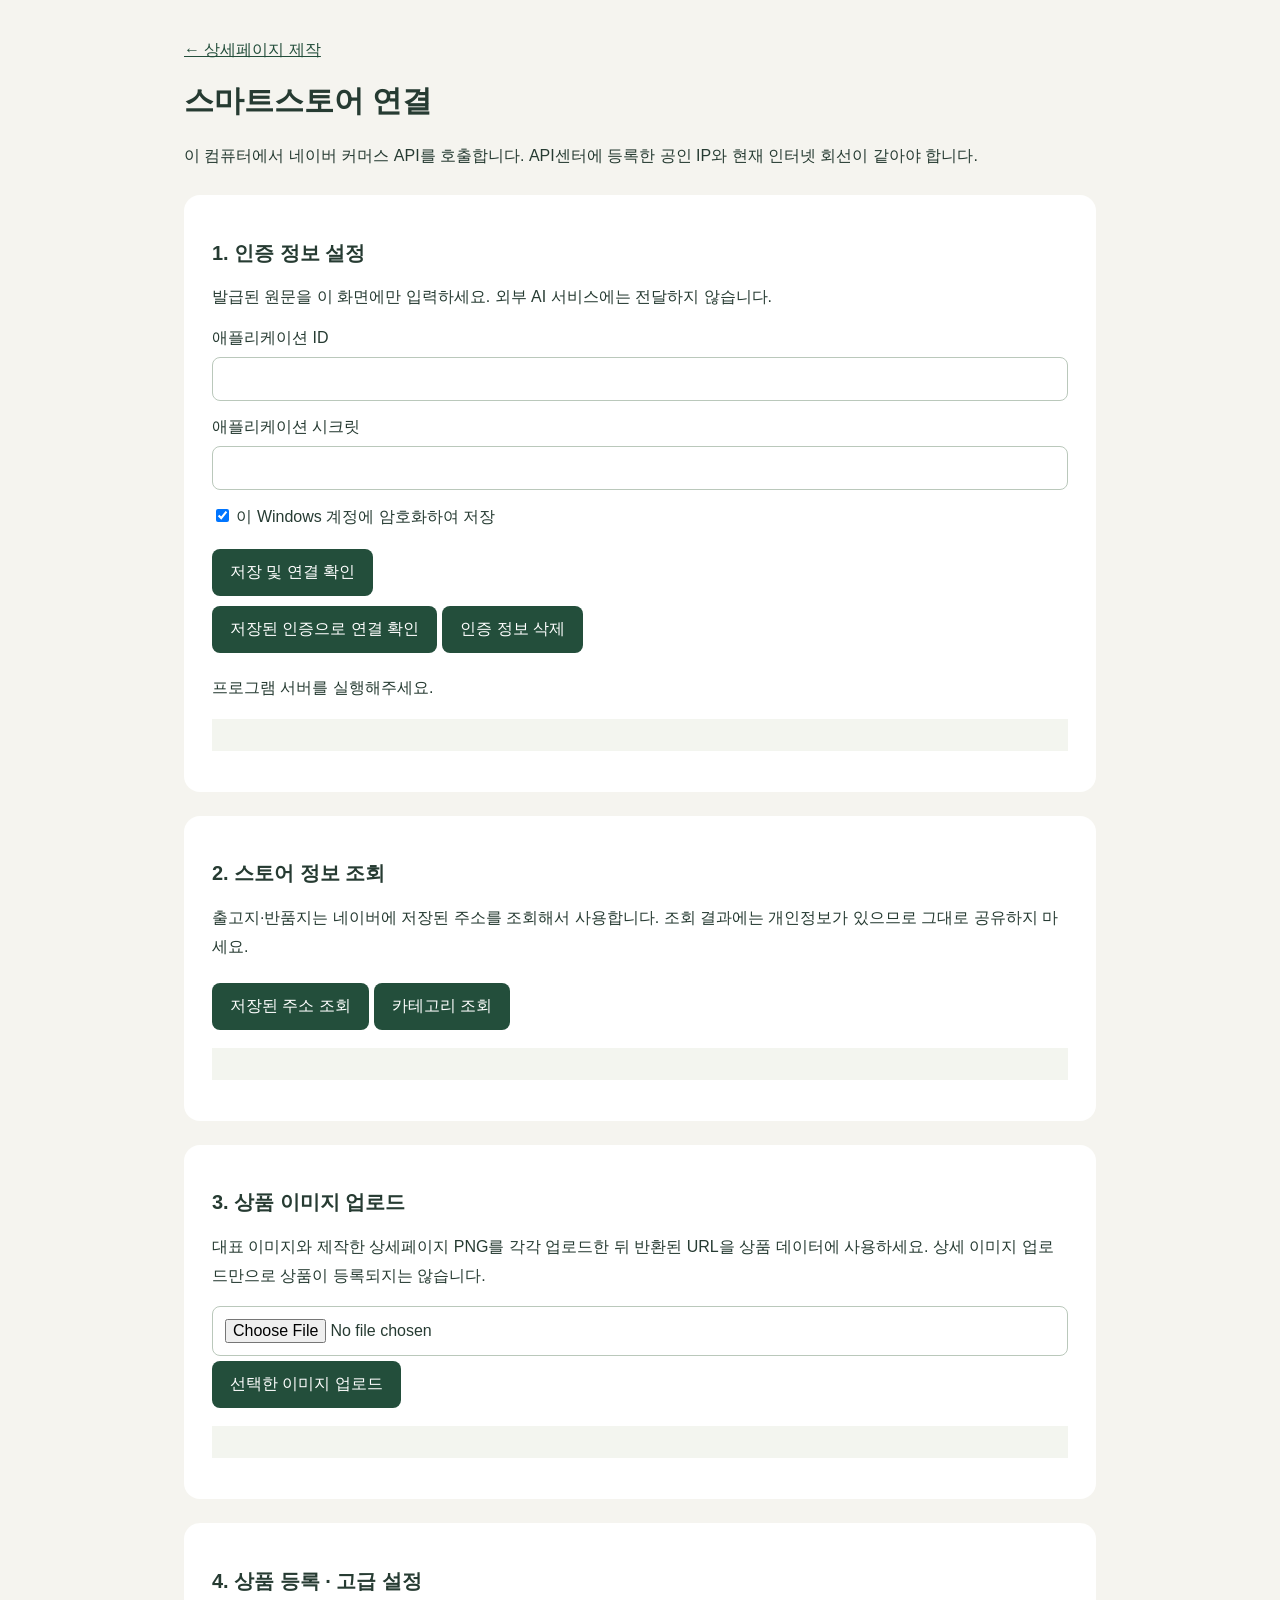
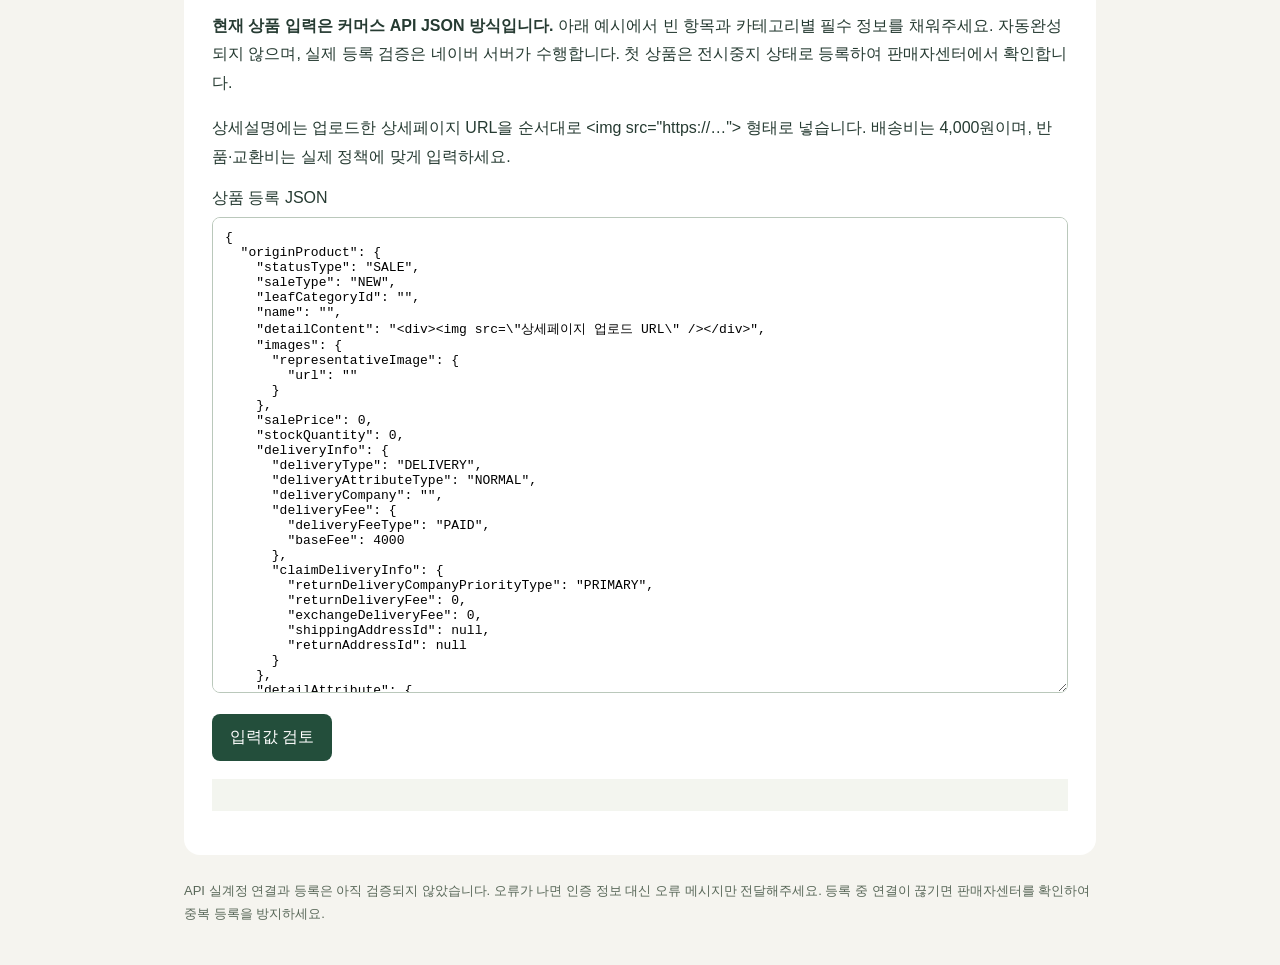
==== static/connect.html @ b386f7f2 "Add Windows detail-page studio and SmartStore API tools" ====
<!doctype html><html lang="ko"><meta charset="utf-8"><meta name="viewport" content="width=device-width,initial-scale=1"><title>스마트스토어 API 연결</title><link rel="stylesheet" href="connect.css"><main><a href="/">← 상세페이지 제작</a><h1>스마트스토어 연결</h1><p>이 컴퓨터에서 네이버 커머스 API를 호출합니다. API센터에 등록한 공인 IP와 현재 인터넷 회선이 같아야 합니다.</p>
<section><h2>1. 인증 정보 설정</h2><p>발급된 원문을 이 화면에만 입력하세요. 외부 AI 서비스에는 전달하지 않습니다.</p><form id="credentials"><label>애플리케이션 ID<input name="clientId" required autocomplete="off"></label><label>애플리케이션 시크릿<input name="clientSecret" type="password" required autocomplete="off"></label><label><input name="save" type="checkbox" checked> 이 Windows 계정에 암호화하여 저장</label><button>저장 및 연결 확인</button></form><button id="recheck">저장된 인증으로 연결 확인</button><button id="forget">인증 정보 삭제</button><p id="connection" role="status"></p><pre id="channels"></pre></section>
<section><h2>2. 스토어 정보 조회</h2><p>출고지·반품지는 네이버에 저장된 주소를 조회해서 사용합니다. 조회 결과에는 개인정보가 있으므로 그대로 공유하지 마세요.</p><button id="addresses">저장된 주소 조회</button><button id="categories">카테고리 조회</button><pre id="metadata"></pre></section>
<section><h2>3. 상품 이미지 업로드</h2><p>대표 이미지와 제작한 상세페이지 PNG를 각각 업로드한 뒤 반환된 URL을 상품 데이터에 사용하세요. 상세 이미지 업로드만으로 상품이 등록되지는 않습니다.</p><input id="image" type="file" accept="image/png,image/jpeg"><button id="upload">선택한 이미지 업로드</button><pre id="uploaded"></pre></section>
<section><h2>4. 상품 등록 · 고급 설정</h2><p><strong>현재 상품 입력은 커머스 API JSON 방식입니다.</strong> 아래 예시에서 빈 항목과 카테고리별 필수 정보를 채워주세요. 자동완성되지 않으며, 실제 등록 검증은 네이버 서버가 수행합니다. 첫 상품은 전시중지 상태로 등록하여 판매자센터에서 확인합니다.</p><p>상세설명에는 업로드한 상세페이지 URL을 순서대로 &lt;img src="https://…"&gt; 형태로 넣습니다. 배송비는 4,000원이며, 반품·교환비는 실제 정책에 맞게 입력하세요.</p><label>상품 등록 JSON<textarea id="product" rows="30" spellcheck="false"></textarea></label><button id="review">입력값 검토</button><pre id="reviewed"></pre><div id="submitarea" hidden><label>최종 확인: 아래 칸에 ‘상품 등록’ 입력<input id="confirmation" autocomplete="off"></label><button id="register">네이버에 실제 등록</button></div><p id="result" role="status"></p></section><p class="note">API 실계정 연결과 등록은 아직 검증되지 않았습니다. 오류가 나면 인증 정보 대신 오류 메시지만 전달해주세요. 등록 중 연결이 끊기면 판매자센터를 확인하여 중복 등록을 방지하세요.</p></main><script src="connect.js"></script></html>
---- static/connect.css ----
*{box-sizing:border-box}body{background:#f5f4ef;color:#263b32;font-family:'Noto Sans CJK KR',sans-serif;margin:0}main{max-width:960px;margin:40px auto;padding:0 24px}section{background:white;border-radius:16px;padding:28px;margin:24px 0}h1{font-size:30px}h2{font-size:20px}p{line-height:1.8}label{display:block;margin:16px 0}input:not([type=checkbox]),textarea{display:block;width:100%;margin-top:8px;padding:12px;border:1px solid #bac8bb;border-radius:8px;font:inherit}textarea{font-family:monospace;font-size:13px}button{padding:13px 18px;background:#234e3b;border:0;border-radius:8px;color:white;cursor:pointer;margin:5px 5px 5px 0;font:inherit}button:disabled{opacity:.5}pre{white-space:pre-wrap;overflow-wrap:anywhere;max-height:500px;overflow:auto;background:#f3f5ef;padding:16px;font-size:13px}a{color:#234e3b}.note{font-size:13px;color:#596859}#result,#connection{white-space:pre-wrap}
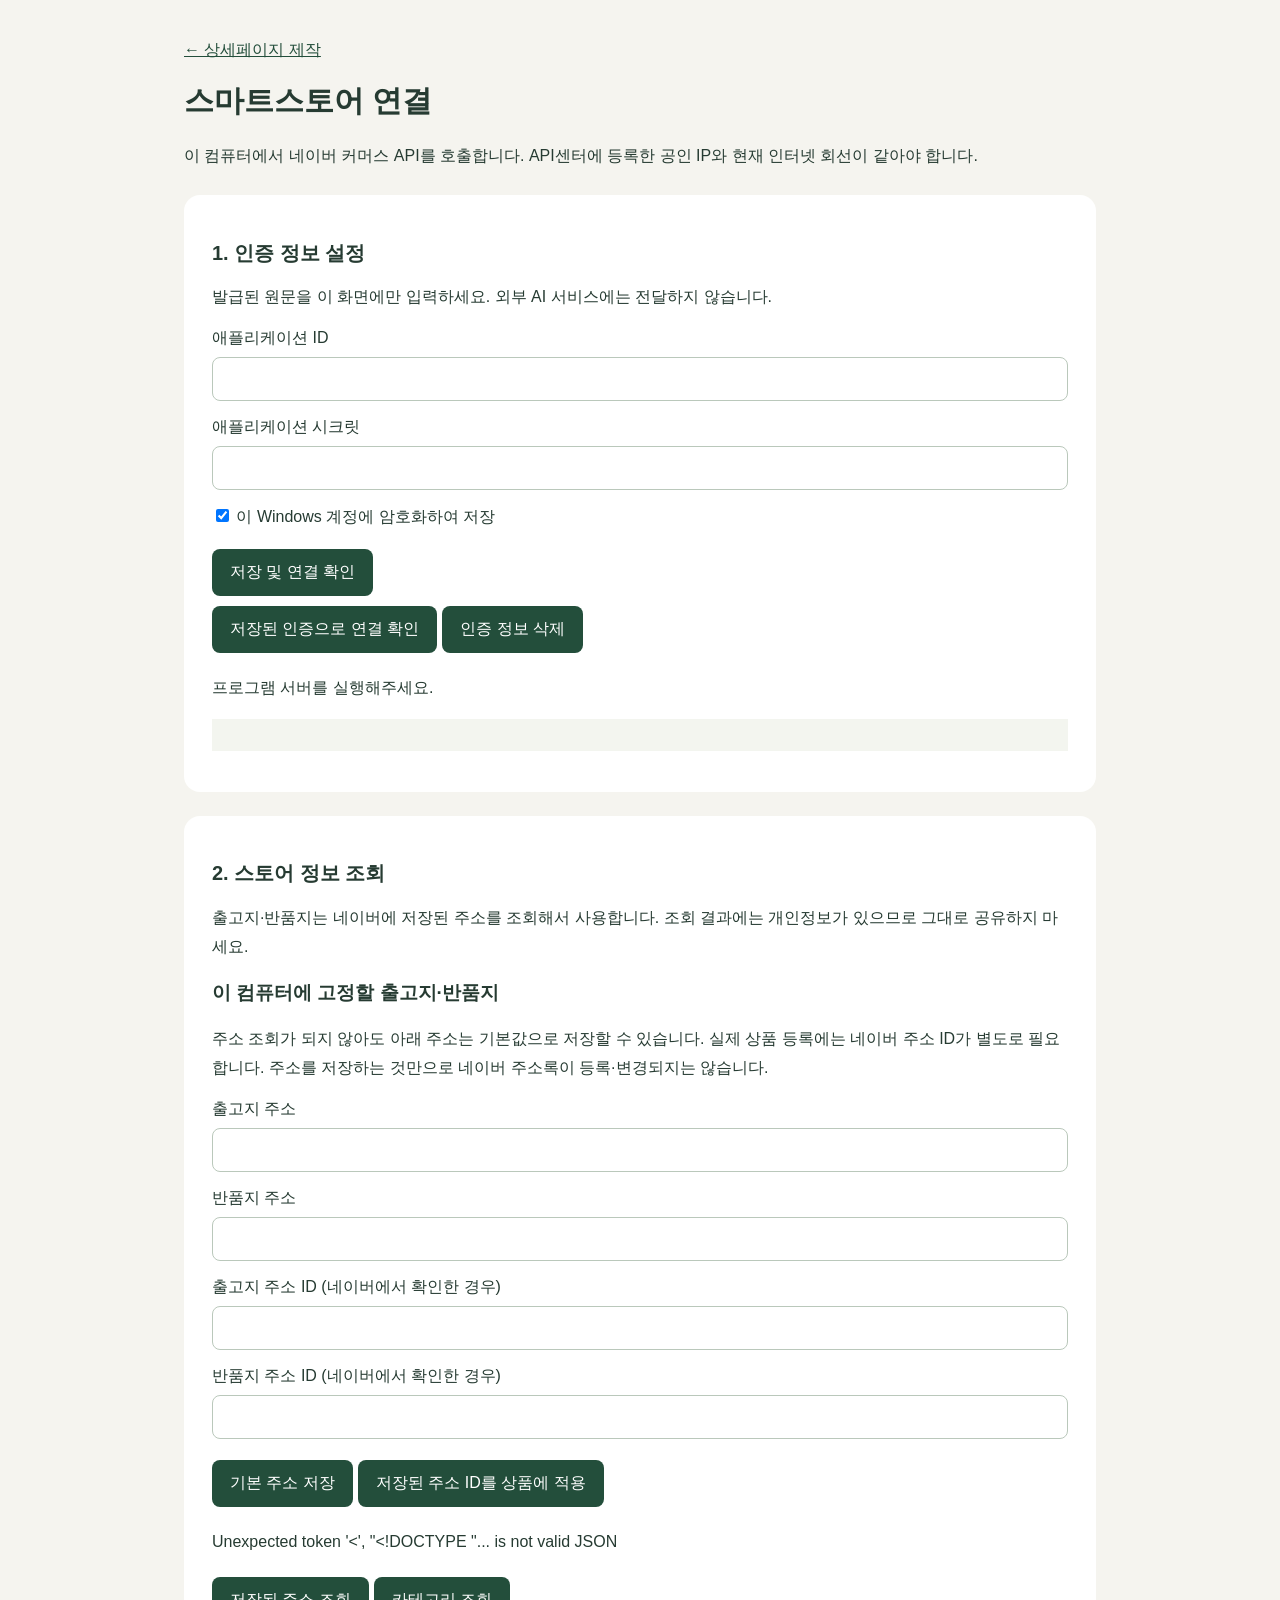
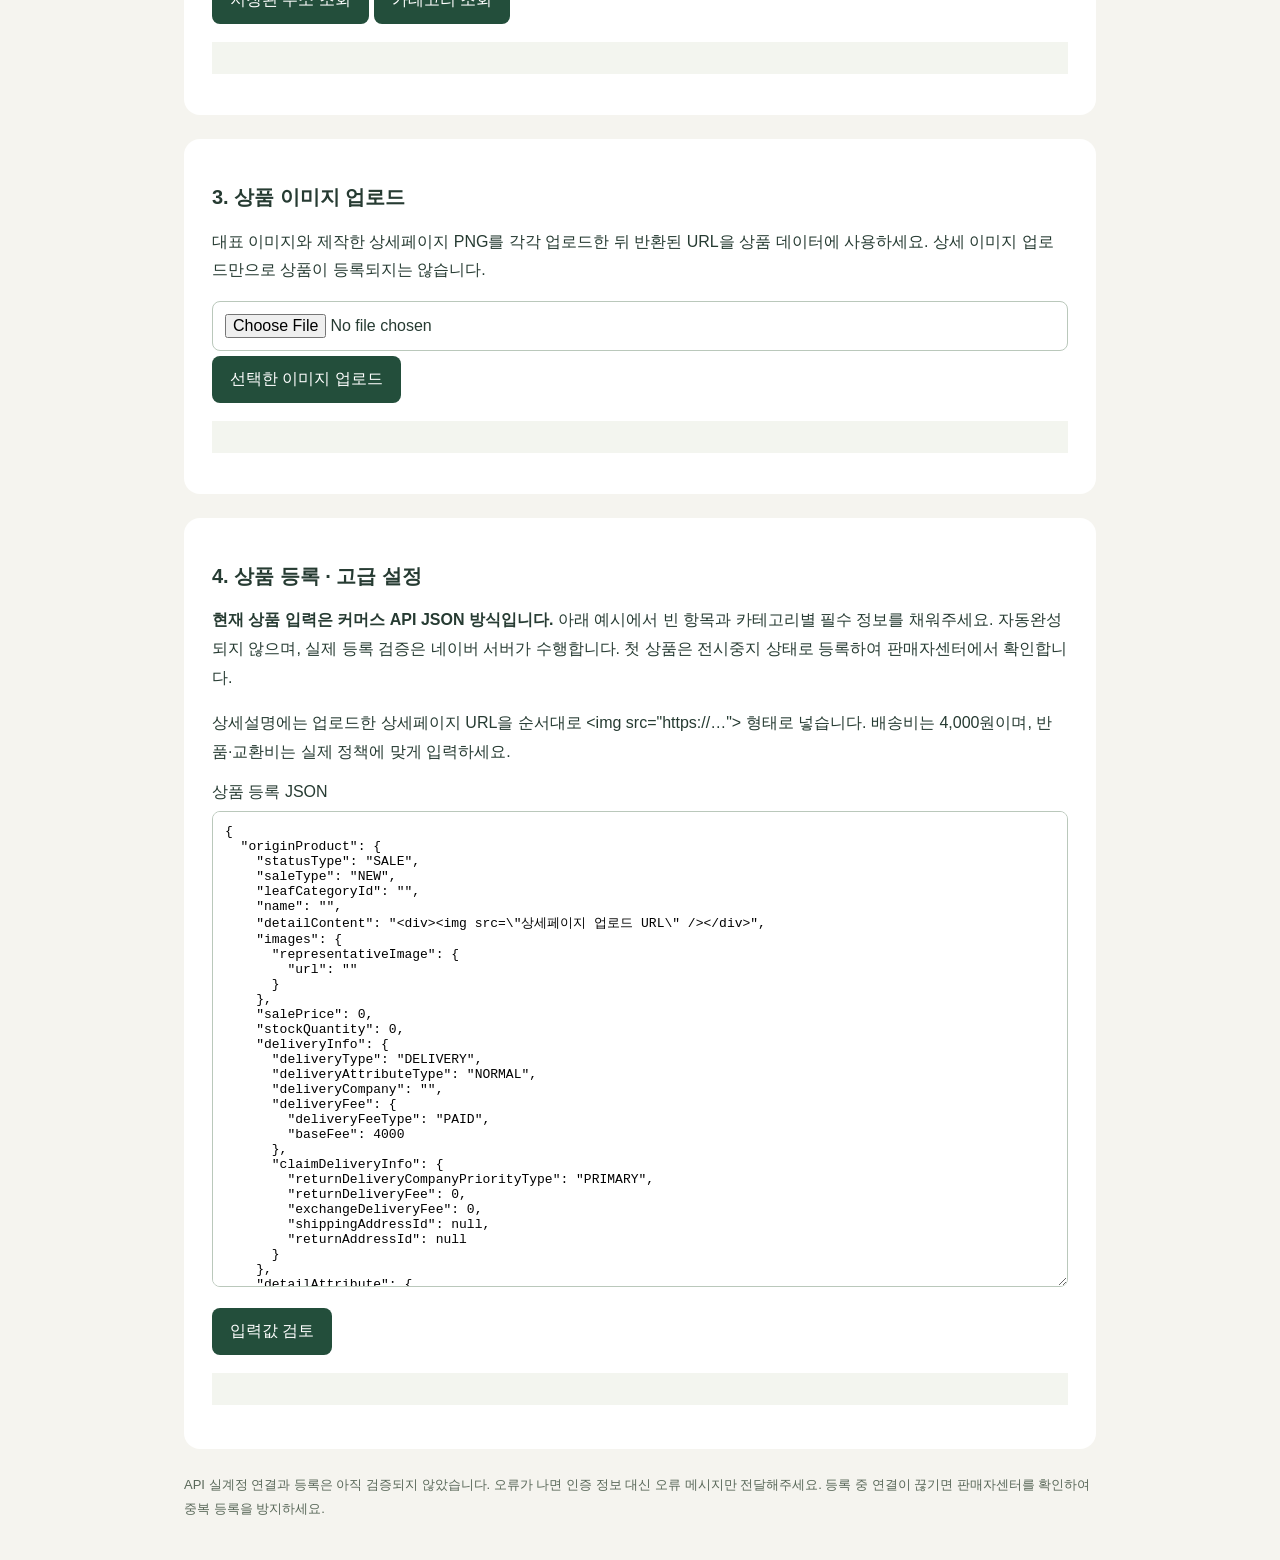
==== commit 92a37c15: "Persist local shipping defaults without publishing address data" ====
--- a/static/connect.html
+++ b/static/connect.html
@@ -1,5 +1,5 @@
 <!doctype html><html lang="ko"><meta charset="utf-8"><meta name="viewport" content="width=device-width,initial-scale=1"><title>스마트스토어 API 연결</title><link rel="stylesheet" href="connect.css"><main><a href="/">← 상세페이지 제작</a><h1>스마트스토어 연결</h1><p>이 컴퓨터에서 네이버 커머스 API를 호출합니다. API센터에 등록한 공인 IP와 현재 인터넷 회선이 같아야 합니다.</p>
 <section><h2>1. 인증 정보 설정</h2><p>발급된 원문을 이 화면에만 입력하세요. 외부 AI 서비스에는 전달하지 않습니다.</p><form id="credentials"><label>애플리케이션 ID<input name="clientId" required autocomplete="off"></label><label>애플리케이션 시크릿<input name="clientSecret" type="password" required autocomplete="off"></label><label><input name="save" type="checkbox" checked> 이 Windows 계정에 암호화하여 저장</label><button>저장 및 연결 확인</button></form><button id="recheck">저장된 인증으로 연결 확인</button><button id="forget">인증 정보 삭제</button><p id="connection" role="status"></p><pre id="channels"></pre></section>
-<section><h2>2. 스토어 정보 조회</h2><p>출고지·반품지는 네이버에 저장된 주소를 조회해서 사용합니다. 조회 결과에는 개인정보가 있으므로 그대로 공유하지 마세요.</p><button id="addresses">저장된 주소 조회</button><button id="categories">카테고리 조회</button><pre id="metadata"></pre></section>
+<section><h2>2. 스토어 정보 조회</h2><p>출고지·반품지는 네이버에 저장된 주소를 조회해서 사용합니다. 조회 결과에는 개인정보가 있으므로 그대로 공유하지 마세요.</p><h3>이 컴퓨터에 고정할 출고지·반품지</h3><p>주소 조회가 되지 않아도 아래 주소는 기본값으로 저장할 수 있습니다. 실제 상품 등록에는 네이버 주소 ID가 별도로 필요합니다. 주소를 저장하는 것만으로 네이버 주소록이 등록·변경되지는 않습니다.</p><label>출고지 주소<input id="shippingAddress" maxlength="500"></label><label>반품지 주소<input id="returnAddress" maxlength="500"></label><label>출고지 주소 ID (네이버에서 확인한 경우)<input id="shippingAddressId" inputmode="numeric"></label><label>반품지 주소 ID (네이버에서 확인한 경우)<input id="returnAddressId" inputmode="numeric"></label><button id="save-shipping">기본 주소 저장</button><button id="apply-shipping">저장된 주소 ID를 상품에 적용</button><p id="shipping-status" role="status"></p><button id="addresses">저장된 주소 조회</button><button id="categories">카테고리 조회</button><pre id="metadata"></pre></section>
 <section><h2>3. 상품 이미지 업로드</h2><p>대표 이미지와 제작한 상세페이지 PNG를 각각 업로드한 뒤 반환된 URL을 상품 데이터에 사용하세요. 상세 이미지 업로드만으로 상품이 등록되지는 않습니다.</p><input id="image" type="file" accept="image/png,image/jpeg"><button id="upload">선택한 이미지 업로드</button><pre id="uploaded"></pre></section>
 <section><h2>4. 상품 등록 · 고급 설정</h2><p><strong>현재 상품 입력은 커머스 API JSON 방식입니다.</strong> 아래 예시에서 빈 항목과 카테고리별 필수 정보를 채워주세요. 자동완성되지 않으며, 실제 등록 검증은 네이버 서버가 수행합니다. 첫 상품은 전시중지 상태로 등록하여 판매자센터에서 확인합니다.</p><p>상세설명에는 업로드한 상세페이지 URL을 순서대로 &lt;img src="https://…"&gt; 형태로 넣습니다. 배송비는 4,000원이며, 반품·교환비는 실제 정책에 맞게 입력하세요.</p><label>상품 등록 JSON<textarea id="product" rows="30" spellcheck="false"></textarea></label><button id="review">입력값 검토</button><pre id="reviewed"></pre><div id="submitarea" hidden><label>최종 확인: 아래 칸에 ‘상품 등록’ 입력<input id="confirmation" autocomplete="off"></label><button id="register">네이버에 실제 등록</button></div><p id="result" role="status"></p></section><p class="note">API 실계정 연결과 등록은 아직 검증되지 않았습니다. 오류가 나면 인증 정보 대신 오류 메시지만 전달해주세요. 등록 중 연결이 끊기면 판매자센터를 확인하여 중복 등록을 방지하세요.</p></main><script src="connect.js"></script></html>
